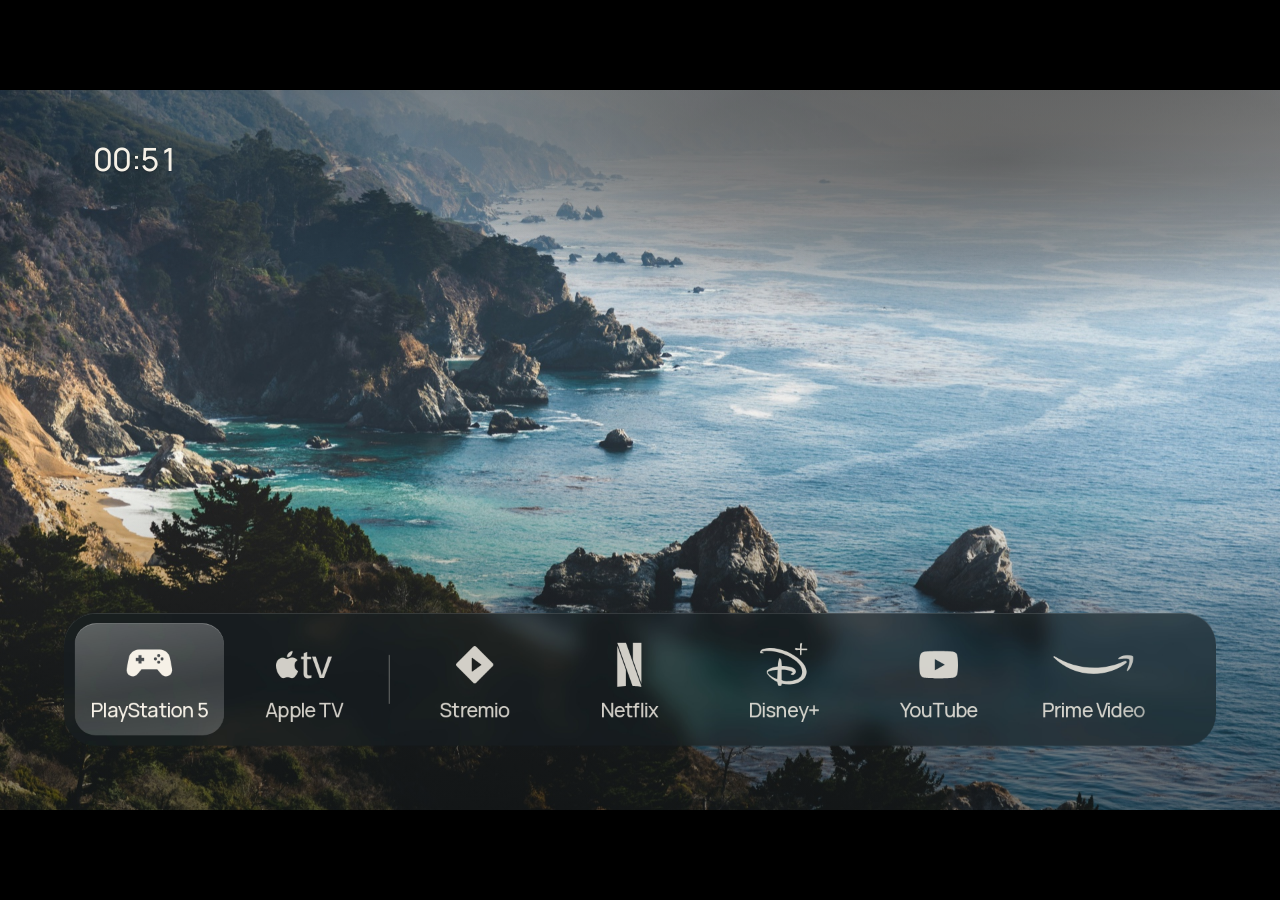
==== app/index.html @ 167aedc1 "CleanXiaomiFrame: CleanFrame's launcher on a Xiaomi Google TV Starts from CleanFrame 0.6.1 (Nathan C" ====
<!doctype html>
<html lang="es">
<head>
<meta charset="utf-8">
<meta name="viewport" content="width=device-width, initial-scale=1, minimum-scale=1, maximum-scale=1">
<title>CleanFrame</title>
<link rel="stylesheet" href="assets/fonts.css">
<link rel="stylesheet" href="assets/typefaces.css">
<link rel="stylesheet" href="assets/private-fonts.css">
<link rel="stylesheet" href="style.css">
</head>
<body>
      <main class="stage" id="stage" tabindex="0" aria-label="Pantalla de la TV, 1920 por 1080. Haz clic y usa las flechas, Enter para OK y Escape para Atrás.">
        <div class="scene" id="scene">
        <div class="bg" id="bg" aria-hidden="true">
          <img class="photo" id="photo" alt="">
          <div class="scrim"></div>
          <div class="shade"></div>
          <div class="ph-dim"></div>
          <div class="ph-scrim"></div>
          <div class="ph-col"></div>
          <div class="ut-dim ut-tr"></div><div class="ut-dim ut-br"></div>
        </div>

        <div class="home" id="home">
          <div class="caption" id="caption"></div>
          <nav class="utils" id="utils" aria-label="Controles del inicio"></nav>
          <div class="util-focus-label" id="utilFocusLabel" aria-hidden="true"></div>
          <div class="app-focus-name" id="appFocusName" aria-hidden="true"></div>
          <div class="ph-plate ut-lens" id="utLens" aria-hidden="true">
            <div class="ph-field" id="utField">
              <img class="ph-field-img" id="utFieldImg" alt="">
              <div class="scrim"></div><div class="shade"></div><div class="ph-dim"></div><div class="ph-scrim"></div><div class="ph-col"></div><div class="ut-dim ut-tr"></div><div class="ut-dim ut-br"></div>
            </div><div class="ph-veil"></div>
          </div>
          <div class="ph-plate ut-lens" id="utLensAlt" aria-hidden="true">
            <div class="ph-field" id="utFieldAlt">
              <img class="ph-field-img" id="utFieldImgAlt" alt="">
              <div class="scrim"></div><div class="shade"></div><div class="ph-dim"></div><div class="ph-scrim"></div><div class="ph-col"></div><div class="ut-dim ut-tr"></div><div class="ut-dim ut-br"></div>
            </div><div class="ph-veil"></div>
          </div>

          <div class="dock" id="dock">
            <div class="mat" aria-hidden="true"><img class="mat-img" id="matImg" alt=""><div class="mat-scrim" id="matScrim"></div><div class="mat-veil"></div></div>
            <div class="shelf" id="shelf"><div class="track" id="track"><div class="plate" id="plate"></div></div></div>
            <div class="dock-empty" id="dockEmpty"></div>
          </div>
          <div class="cue" id="cueL" aria-hidden="true"></div>
          <div class="cue" id="cueR" aria-hidden="true"></div>
          <div class="dock-action" id="dockAction" role="button"></div>

          <div class="ph-scene" id="phScene">
            <div class="ph-plate" id="phPlate" aria-hidden="true">
              <div class="ph-field" id="phField">
                <img class="ph-field-img" id="phFieldImg" alt="">
                <div class="shade"></div><div class="ph-dim"></div><div class="ph-scrim"></div><div class="ph-col"></div><div class="ut-dim ut-tr"></div><div class="ut-dim ut-br"></div>
              </div>
              <div class="ph-veil"></div>
            </div>
            <div class="ph-plate" id="phPlateAlt" aria-hidden="true">
              <div class="ph-field" id="phFieldAlt">
                <img class="ph-field-img" id="phFieldImgAlt" alt="">
                <div class="shade"></div><div class="ph-dim"></div><div class="ph-scrim"></div><div class="ph-col"></div><div class="ut-dim ut-tr"></div><div class="ut-dim ut-br"></div>
              </div>
              <div class="ph-veil"></div>
            </div>
            <div class="ph-list" id="phList"><div class="ph-rows" id="phRows"></div></div>
            <div class="ph-action" id="phAction" role="button"></div>
            <div class="ph-empty" id="phEmpty"></div>
          </div>

        </div>

        </div>
        <section class="appearance" id="appearance" hidden role="dialog" aria-labelledby="appearanceTitle">
          <div class="settings-back" id="appearanceBack"></div>
          <h2 class="settings-title" id="appearanceTitle"></h2>
          <div class="appearance-rows" id="appearanceRows"></div>
          <p class="appearance-desc" id="appearanceDesc"></p>
          <div class="settings-status" id="appearanceStatus" aria-live="polite"></div>
        </section>
        <div class="sheet" id="sheet" hidden>
          <img class="sheet-bg" id="sheetBg" alt="" aria-hidden="true">
          <div class="sheet-veil" aria-hidden="true"></div>
          <div class="view" id="sheetView" role="dialog" aria-modal="true"></div>
        </div>
        <div class="focus-status" id="focusStatus" aria-live="polite"></div>
      </main>
<script src="device.js"></script>
<script src="assets/icons/metrics.js"></script>
<script src="assets/wallpapers/catalog.js"></script>
<script src="assets/adaptive-ink.js"></script>
<script src="assets/font-catalog.js"></script>
<script src="main.js"></script>
</body>
</html>
---- app/assets/fonts.css ----
@font-face{font-family:Manrope;src:url(manrope.woff2) format("woff2");font-weight:400 700;font-display:swap}
---- app/assets/typefaces.css ----
/* Open Font License fonts. Source and licence details are in fonts/. */
@font-face{font-family:'Study Geist';font-style:normal;font-weight:300 400;src:url('fonts/geist/Geist-Variable.ttf') format('truetype');font-display:block;size-adjust:101.408451%;ascent-override:105.119444%;descent-override:29.583333%;line-gap-override:0%}
@font-face{font-family:'Study Newsreader';font-style:normal;font-weight:400;src:url('fonts/newsreader/Newsreader-Variable.ttf') format('truetype');font-display:block;size-adjust:107.462687%;ascent-override:99.197222%;descent-override:27.916667%;line-gap-override:0%}
---- app/assets/private-fonts.css ----
/* Personal Pangram fonts are added by the local preview and package tools.
   No proprietary font binaries are stored in the public source tree. */
---- app/style.css ----
/* CleanFrame Home. All photographic materials are generated before packaging. */
:root{
  --ink:#f4f4f1;
  --ease:cubic-bezier(.2,.7,.2,1);
  --t:180ms;
  --plate:linear-gradient(170deg,rgba(255,255,255,.30),rgba(255,255,255,.16) 58%,rgba(255,255,255,.22));
  --plate-edge:inset 0 1px 0 rgba(255,255,255,.34);
  --lift:linear-gradient(170deg,rgba(255,255,255,.44),rgba(255,255,255,.27) 58%,rgba(255,255,255,.34));
  --solid:#f3f3ef;
  --solid-ink:#141618;
  --warn:#ffd9a8
}
*{box-sizing:border-box;margin:0;padding:0}
html,body{min-height:100%}
body{font-family:Manrope,Arial,sans-serif;background:#e7e5df;color:#1c1c1a;-webkit-font-smoothing:antialiased;font-size:14px;line-height:1.45}
button{font:inherit;color:inherit;background:none;border:0;cursor:pointer;text-align:left}
[hidden]{display:none!important}

html,body{width:100%;height:100%;overflow:hidden;background:#000}

/* ---------- Stage ---------- */
.stage{position:absolute;left:0;top:0;width:1920px;height:1080px;overflow:hidden;transform-origin:0 0;background:#1d2a30;color:var(--ink);font-family:Manrope,Arial,sans-serif;font-size:32px;line-height:1.2;outline:0;-webkit-user-select:none;user-select:none;cursor:default}
.stage [data-z]{cursor:pointer}
.stage .ico{fill:none;stroke:currentColor;stroke-width:1.6;stroke-linecap:round;stroke-linejoin:round;flex:none}
.home{position:absolute;left:0;top:0;width:1920px;height:1080px}
.bg{position:absolute;left:0;top:0;width:1920px;height:1080px}
.photo{position:absolute;left:0;top:0;width:1920px;height:1080px;max-width:none;object-fit:cover;object-position:50% 50%}
.scrim{position:absolute;left:0;top:560px;width:1920px;height:520px;background:linear-gradient(to bottom,rgba(4,10,12,0),rgba(4,10,12,.42) 70%,rgba(4,10,12,.52))}
.shade{position:absolute;left:0;top:0;width:1920px;height:300px;background:linear-gradient(to bottom,rgba(4,10,12,.32),rgba(4,10,12,.14) 150px,rgba(4,10,12,0))}
.tone-light .shade{background:linear-gradient(to bottom,rgba(4,10,12,.42),rgba(4,10,12,.2) 160px,rgba(4,10,12,0))}
.ut-dim{position:absolute;left:0;top:0;width:1920px;height:1080px;display:none;background:radial-gradient(ellipse 640px 240px at 1620px 104px,rgba(10,8,6,.20),rgba(10,8,6,0));pointer-events:none}
.tone-light .ut-dim{background:radial-gradient(ellipse 640px 240px at 1620px 104px,rgba(10,8,6,.30),rgba(10,8,6,0))}
.bg-photo .ut-dim{display:block}
.bg-dark .bg,.bg-light .bg{display:none}
.is-sheet .home,.is-sheet .bg{visibility:hidden}

/* Caption: the clock, or the name of the mode Home is in */
.caption{position:absolute;left:140px;top:72px;display:flex;flex-direction:column;gap:4px;max-width:1040px}
.clock,.cap-title{font-size:48px;line-height:64px;font-weight:500;letter-spacing:-1.5px;white-space:nowrap;text-shadow:0 1px 3px rgba(0,0,0,.22)}
.clock{font-variant-numeric:tabular-nums}
.cap-line{max-width:100%;font-size:30px;line-height:40px;font-weight:500;letter-spacing:-.2px;color:rgba(255,255,255,.88);text-shadow:0 1px 2px rgba(0,0,0,.3);white-space:nowrap;overflow:hidden;text-overflow:ellipsis}
.warn{display:inline-flex;gap:12px;align-items:flex-start;color:var(--warn)}
.warn .ico{width:30px;height:30px;margin-top:5px}
.error-chip{padding:6px 14px;color:var(--warn);white-space:nowrap}
.full-name{max-width:1000px}
/* Base controls also serve wallpaper preview. Quiet Home utilities override them below. */
.utils{position:absolute;right:112px;top:72px;display:flex;gap:8px;align-items:center}
.u{height:64px;padding:0 26px 0 20px;border-radius:32px;display:inline-flex;align-items:center;gap:12px;font-size:30px;font-weight:500;letter-spacing:-.3px;white-space:nowrap;color:var(--mute);background:none;text-shadow:0 1px 2px rgba(0,0,0,.32);transition:background-color 140ms linear,color 140ms linear}
.u .ico{width:32px;height:32px}
.l-dock .u,.l-list .u{max-width:600px}
.l-dock .u-label,.l-list .u-label{overflow:hidden;text-overflow:ellipsis}
.u.is-focus{background:var(--solid);color:var(--solid-ink);text-shadow:none}
.u.is-idle{color:var(--faint)}
.u.is-idle.is-focus{color:var(--solid-mute)}
.u small{font-size:inherit;font-weight:500}
.wall-keep{font-size:30px;font-weight:500;color:var(--mute);margin-right:8px;padding:12px 18px;text-shadow:0 1px 2px rgba(0,0,0,.32);white-space:nowrap}

/* The rightmost icon box ends at 1780; SVG paths retain their native optical padding.
   Editing actions use labels in both comparison styles. Neither style has a backing. */
.quiet-utils{right:122.1px;gap:20px;z-index:3}
.quiet-utils .u{position:relative;height:64px;padding:0 14px;border-radius:0;gap:10px;font-size:28px;line-height:36px;letter-spacing:-.2px;color:#f6f1e7;background:none;box-shadow:none;outline:none;opacity:.66;text-shadow:0 1px 2px rgba(14,10,6,.40),0 2px 8px rgba(14,10,6,.24);transition:opacity 140ms linear}
.quiet-utils .u-label{min-width:0}
.quiet-utils .u .ico{width:32px;height:32px;stroke-width:1.8;transform-origin:50% 50%;transition:transform 140ms var(--ease)}
.quiet-utils .ut-underlay{stroke:rgba(14,10,6,.38);stroke-width:3.2}
.tone-light .quiet-utils .ut-underlay{stroke:rgba(14,10,6,.48)}
.quiet-utils.is-awake .u{opacity:var(--u-peer)}
.quiet-utils .u.is-focus{opacity:1;color:#f6f1e7;background:none;text-shadow:0 1px 2px rgba(14,10,6,.40),0 2px 8px rgba(14,10,6,.24)}
.quiet-utils .u.is-idle{opacity:.40;color:#f6f1e7}
.quiet-utils .u.is-idle.is-focus{opacity:.62}
.quiet-utils.is-icons{gap:16px}
.quiet-utils.is-icons .u{width:64px;padding:0;justify-content:center}
.quiet-utils.is-icons .u .ico{width:36px;height:36px}
.quiet-utils.is-icons .u-label{display:none}
.util-focus-label{position:absolute;z-index:3;left:0;top:140px;height:36px;font-size:28px;line-height:36px;font-weight:500;letter-spacing:-.2px;color:#f6f1e7;text-align:center;white-space:nowrap;opacity:0;text-shadow:0 1px 2px rgba(14,10,6,.40),0 2px 8px rgba(14,10,6,.24);pointer-events:none;transition:opacity 120ms linear}
.util-focus-label.is-on{opacity:1}

/* ---------- Glass Dock ---------- */
.dock{position:absolute;left:208px;top:676px;width:1504px;height:232px}
.mat{position:absolute;left:0;top:0;right:0;bottom:0;border-radius:48px;overflow:hidden;transform:translateZ(0)}
.mat-img{position:absolute;left:0;top:0;width:1920px;height:1080px;max-width:none;object-fit:cover;object-position:50% 50%}
.mat-scrim{position:absolute;left:0;top:0;width:1920px;height:520px;background:linear-gradient(to bottom,rgba(4,10,12,0),rgba(4,10,12,.42) 70%,rgba(4,10,12,.52))}
.mat-veil{position:absolute;left:0;top:0;right:0;bottom:0;background:rgba(8,14,18,.16)}
.tone-light .mat-veil{background:rgba(8,14,18,.27)}
.registered-material .mat-scrim,.registered-material .mat-veil{display:none}
.m-frost .mat-scrim{display:none}
.m-frost .mat-veil{background:rgba(12,10,8,var(--fv,.12))}
.fv-2{--fv:.20}
.fv-3{--fv:.30}
.fv-4{--fv:.36}
.fv-5{--fv:.44}
.m-tint .mat-veil{background:rgba(8,14,18,.3)}
.tone-light.m-tint .mat-veil{background:rgba(8,14,18,.38)}
/* One edge: a top hairline that follows the radius. No lower highlight, no outer shadow. */
.mat::after{content:"";position:absolute;left:0;top:0;right:0;bottom:0;border-radius:48px;box-shadow:inset 0 1px 0 rgba(255,255,255,.24);pointer-events:none}
.shelf{position:absolute;left:16px;top:0;bottom:0;width:1472px;overflow:hidden}
.shelf.fade-r{-webkit-mask-image:linear-gradient(to right,#000 calc(100% - 132px),rgba(0,0,0,.2));mask-image:linear-gradient(to right,#000 calc(100% - 132px),rgba(0,0,0,.2))}
.shelf.fade-l{-webkit-mask-image:linear-gradient(to left,#000 calc(100% - 132px),rgba(0,0,0,.2));mask-image:linear-gradient(to left,#000 calc(100% - 132px),rgba(0,0,0,.2))}
.shelf.fade-l.fade-r{-webkit-mask-image:linear-gradient(to right,rgba(0,0,0,.2),#000 132px,#000 calc(100% - 132px),rgba(0,0,0,.2));mask-image:linear-gradient(to right,rgba(0,0,0,.2),#000 132px,#000 calc(100% - 132px),rgba(0,0,0,.2))}
.track{position:absolute;left:0;top:0;height:232px;transition:transform var(--t) var(--ease);will-change:transform}
.plate{position:absolute;left:0;top:16px;width:288px;height:200px;border-radius:32px;opacity:0;transition:transform var(--t) var(--ease),opacity 120ms linear;will-change:transform}
.plate.on-focus{opacity:1;background:var(--plate);box-shadow:var(--plate-edge)}
.plate.on-sel{opacity:1;background:rgba(255,255,255,.11)}
.plate.on-lift{opacity:1;background:var(--lift);box-shadow:var(--plate-edge)}
.m-frost .dock .plate.on-focus{background:linear-gradient(170deg,rgba(255,255,255,.26),rgba(255,255,255,.08) 58%,rgba(255,255,255,.10))}
.m-frost .dock .plate.on-lift{background:linear-gradient(170deg,rgba(255,255,255,.34),rgba(255,255,255,.14) 58%,rgba(255,255,255,.16))}
.bg-photo.db-quiet.m-frost .dock .plate.on-focus{background:linear-gradient(170deg,rgba(255,255,255,.24),rgba(255,255,255,0) 52%,rgba(12,10,8,.08))}
.bg-photo.db-quiet.m-soft .dock .plate.on-focus,.bg-photo.db-quiet.m-tint .dock .plate.on-focus{background:linear-gradient(170deg,rgba(255,255,255,.30),rgba(255,255,255,.10) 52%,rgba(255,255,255,.08))}
.tile{position:absolute;left:0;top:16px;width:288px;height:200px;border-radius:32px;transition:transform var(--t) var(--ease)}
.tile.is-outside-icon{opacity:0;pointer-events:none}
.at-arrange .tile:not(.is-focus):not(.is-lifted){background:rgba(255,255,255,.08)}
.mark{position:relative;display:block;flex:none}
.mark img,.mark .mk{position:absolute;max-width:none}.mark .mk{display:block;background:currentColor;-webkit-mask-size:100% 100%;mask-size:100% 100%;-webkit-mask-repeat:no-repeat;mask-repeat:no-repeat}.mark.is-bad>*{visibility:hidden}
.monogram{display:flex;align-items:center;justify-content:center;font-weight:600;letter-spacing:0;color:inherit}
.monogram span{position:relative;width:1.65em;height:1.65em;display:flex;align-items:center;justify-content:center;border-radius:.4em}.monogram span::after{content:"";position:absolute;inset:0;border:2px solid currentColor;border-radius:inherit;opacity:.38}
.native-icon img{position:absolute;inset:0;width:100%;height:100%;object-fit:contain}
.native-icon.has-native-icon>span{visibility:hidden}
.tile .mark{position:absolute;left:calc((var(--tile-w, 288px) - 120px) / 2);top:26px;opacity:.84;transition:opacity 160ms linear,transform var(--t) var(--ease)}
.tile .label{position:absolute;left:4px;right:4px;top:128px;text-align:center;font-size:36px;line-height:44px;letter-spacing:-.8px;font-weight:500;white-space:nowrap;overflow:hidden;text-overflow:ellipsis;opacity:.84;transition:opacity 160ms linear}
.tile .t-name{position:absolute;left:12px;right:12px;top:72px;text-align:center;font-size:40px;line-height:56px;letter-spacing:-1px;font-weight:600;white-space:nowrap;overflow:hidden;opacity:.84;transition:opacity 160ms linear}
.tile.is-focus .mark,.tile.is-focus .label,.tile.is-focus .t-name,.tile.is-lifted .mark,.tile.is-lifted .label,.tile.is-lifted .t-name{opacity:1}
.tile.is-focus .mark,.tile.is-lifted .mark{transform:translateY(-3px) scale(1.04)}
.tile.is-sel .mark,.tile.is-sel .label,.tile.is-sel .t-name{opacity:.94}
.tile.k-ph .mark,.tile.k-ph .label,.tile.k-ph.is-focus .mark,.tile.k-ph.is-focus .label{opacity:.5;transform:none}
.tile .add{position:absolute;left:116px;top:40px;width:56px;height:56px;opacity:.84}
.tile .add .ico{width:56px;height:56px;stroke-width:1.4}
.tile.is-focus .add{opacity:1}
.tile.is-full .add,.tile.is-full .label{opacity:.5}
.tile.is-full.is-focus .add,.tile.is-full.is-focus .label{opacity:.8}
.nudge{position:absolute;top:76px;width:32px;height:48px;opacity:0;transition:opacity 120ms linear}
.nudge .ico{width:32px;height:48px;stroke-width:2}
.nudge-l{left:8px}
.nudge-r{right:8px}
.is-lifted .nudge{opacity:.9}
.is-lifted.no-l .nudge-l,.is-lifted.no-r .nudge-r{opacity:0}
.tile.is-press .mark{animation:press 300ms var(--ease)}
@keyframes press{0%{transform:translateY(-3px) scale(1.04)}40%{transform:translateY(0) scale(.94)}100%{transform:translateY(-3px) scale(1.04)}}
.dock.is-empty .shelf{display:none}
.dock-empty{position:absolute;left:0;top:0;right:0;bottom:0;display:none;flex-direction:column;align-items:center;justify-content:center;gap:20px}
.dock.is-empty .dock-empty{display:flex}
.dock-empty p{font-size:36px;font-weight:500;letter-spacing:-.6px}
.cue{position:absolute;top:768px;left:0;width:48px;height:48px;border-radius:24px;background:rgba(8,14,18,.28);color:#fff;display:flex;align-items:center;justify-content:center;opacity:0;transition:opacity 160ms linear;pointer-events:none}
.cue.is-on{opacity:.8}
.cue .ico{width:30px;height:30px;stroke-width:2}
.dock-action{position:absolute;left:0;top:932px;width:288px;height:64px;border-radius:32px;display:flex;align-items:center;justify-content:center;font-size:30px;font-weight:500;letter-spacing:-.3px;white-space:nowrap;color:var(--mute);background:none;opacity:0;pointer-events:none;transition:transform var(--t) var(--ease),opacity 120ms linear,background-color 120ms linear}
.dock-action.is-on{opacity:1;pointer-events:auto}
.dock-action.is-focus{background:var(--solid);color:var(--solid-ink)}
.dock-action>span{display:block;max-width:100%;padding:0 20px;overflow:hidden;text-overflow:ellipsis}
.l-list .dock,.l-list .cue,.l-list .dock-action{display:none}

/* Shared whole-row cues for the app library and two-column editor. */
.row-cue{position:absolute;width:40px;height:40px;display:none;align-items:center;justify-content:center;color:var(--mute);pointer-events:none}
.row-cue .ico{width:40px;height:40px;stroke-width:1.8}
.row-cue.is-on{display:flex}

/* ---------- Photo List ---------- */
.l-list{--ph-ink:var(--ink)}
.ph-dim,.ph-scrim,.ph-col,.ph-scene{display:none}
.l-list .bg>.scrim{display:none}
.bg-photo.l-list .ph-dim,.bg-photo.l-list .ph-scrim,.bg-photo.l-list .ph-col{display:block}
.ph-dim{position:absolute;left:0;top:0;width:1920px;height:1080px;background:linear-gradient(to right,rgba(10,8,6,.26) 0,rgba(10,8,6,.16) 960px,rgba(10,8,6,.08) 1920px)}
.tone-light .ph-dim{background:linear-gradient(to right,rgba(10,8,6,.34) 0,rgba(10,8,6,.24) 960px,rgba(10,8,6,.14) 1920px)}
.ph-scrim{position:absolute;left:0;top:600px;width:1920px;height:480px;background:linear-gradient(to bottom,rgba(10,8,6,0),rgba(10,8,6,.26) 55%,rgba(10,8,6,.4))}
.ph-col{position:absolute;left:0;top:160px;width:1040px;height:820px;background:linear-gradient(to right,rgba(10,8,6,.18) 0,rgba(10,8,6,.18) 600px,rgba(10,8,6,0) 1040px);-webkit-mask-image:linear-gradient(to bottom,transparent 0,#000 120px,#000 700px,transparent 820px);mask-image:linear-gradient(to bottom,transparent 0,#000 120px,#000 700px,transparent 820px)}
.tone-light .ph-col{background:linear-gradient(to right,rgba(10,8,6,.28) 0,rgba(10,8,6,.28) 600px,rgba(10,8,6,0) 1040px)}
.bg-photo.lc-2 .ph-col{background:linear-gradient(to right,rgba(10,8,6,.28) 0,rgba(10,8,6,.28) 600px,rgba(10,8,6,0) 1040px)}
.bg-photo.lc-3 .ph-col{background:linear-gradient(to right,rgba(10,8,6,.32) 0,rgba(10,8,6,.32) 600px,rgba(10,8,6,0) 1040px)}
.ph-scene{position:absolute;left:0;top:0;width:1920px;height:1080px;pointer-events:none}
.l-list .ph-scene{display:block}
.ph-list{position:absolute;z-index:2;left:112px;top:72px;width:1200px;height:944px;overflow:hidden;pointer-events:auto;-webkit-mask-image:linear-gradient(to bottom,rgba(0,0,0,0.0000) 0px,rgba(0,0,0,0.0156) 20.5px,rgba(0,0,0,0.0625) 41px,rgba(0,0,0,0.1406) 61.5px,rgba(0,0,0,0.2500) 82px,rgba(0,0,0,0.3906) 102.5px,rgba(0,0,0,0.5625) 123px,rgba(0,0,0,0.7656) 143.5px,rgba(0,0,0,1.0000) 164px,#000 788px,rgba(0,0,0,0.7656) 807.5px,rgba(0,0,0,0.5625) 827px,rgba(0,0,0,0.3906) 846.5px,rgba(0,0,0,0.2500) 866px,rgba(0,0,0,0.1406) 885.5px,rgba(0,0,0,0.0625) 905px,rgba(0,0,0,0.0156) 924.5px,rgba(0,0,0,0.0000) 944px);mask-image:linear-gradient(to bottom,rgba(0,0,0,0.0000) 0px,rgba(0,0,0,0.0156) 20.5px,rgba(0,0,0,0.0625) 41px,rgba(0,0,0,0.1406) 61.5px,rgba(0,0,0,0.2500) 82px,rgba(0,0,0,0.3906) 102.5px,rgba(0,0,0,0.5625) 123px,rgba(0,0,0,0.7656) 143.5px,rgba(0,0,0,1.0000) 164px,#000 788px,rgba(0,0,0,0.7656) 807.5px,rgba(0,0,0,0.5625) 827px,rgba(0,0,0,0.3906) 846.5px,rgba(0,0,0,0.2500) 866px,rgba(0,0,0,0.1406) 885.5px,rgba(0,0,0,0.0625) 905px,rgba(0,0,0,0.0156) 924.5px,rgba(0,0,0,0.0000) 944px)}
.ph-rows{position:absolute;left:0;top:0;width:1200px;transition:transform var(--t) var(--ease);will-change:transform}
.ph-row{position:absolute;left:0;top:0;width:1200px;height:128px;transition:transform var(--t) var(--ease)}
.ph-group{position:absolute;left:0;top:0;width:100%;height:100%;opacity:.8;transform-origin:28px 64px;transition:opacity 160ms linear,transform var(--t) var(--ease)}
.ph-group .mark{position:absolute;left:28px;top:32px}
.ph-name{position:absolute;left:128px;top:10px;max-width:992px;font-size:88px;line-height:104px;font-weight:600;letter-spacing:-1.8px;color:var(--ph-ink);white-space:nowrap;overflow:hidden;text-overflow:ellipsis;text-shadow:0 1px 2px rgba(14,10,6,.32),0 3px 14px rgba(14,10,6,.24)}
.f-glass .ph-row.is-focus .ph-group,.f-glass .ph-row.is-sel .ph-group{opacity:1}
.f-glass .ph-row.is-focus .ph-name,.ph-row.is-lifted .ph-name{text-shadow:0 1px 2px rgba(14,10,6,.22)}
.f-type .ph-group{opacity:.62}
.f-type .ph-row.is-focus .ph-group{opacity:1;transform:scale(1.05)}
.f-type .ph-row.is-focus .ph-name{text-shadow:0 1px 2px rgba(14,10,6,.36),0 4px 18px rgba(14,10,6,.3)}
.f-type .ph-row.is-sel .ph-group{opacity:.78;transform:none}
.f-glass .ph-row.k-ph .ph-group,.f-type .ph-row.k-ph .ph-group{opacity:.5}
.f-glass .ph-row.is-lifted .ph-group,.f-type .ph-row.is-lifted .ph-group{opacity:1;transform:none}
.bg-photo .ph-group,.bg-photo.f-type .ph-group{opacity:.84}
.bg-photo.f-type .ph-row.is-sel .ph-group{opacity:.92}
.bg-photo.f-type .ph-row.is-focus .ph-group,.bg-photo.f-type .ph-row.is-lifted .ph-group{opacity:1}
.bg-photo.f-type .ph-row.k-ph .ph-group{opacity:.5}
.ph-plate{position:absolute;z-index:1;left:112px;top:0;width:360px;height:134px;border-radius:38px;overflow:hidden;opacity:0;transition:opacity 160ms linear}
.ph-plate.on-focus,.ph-plate.on-lift{opacity:1}
.ph-plate.on-sel{opacity:.5}
.ph-plate.is-outgoing{opacity:0}
.ph-plate.is-preparing{opacity:0!important;transition:none!important}
.ph-field{position:absolute;left:0;top:0;width:1920px;height:1080px;transform:translate3d(-112px,0,0)}
.ph-field-img{position:absolute;left:0;top:0;width:1920px;height:1080px;max-width:none;object-fit:cover;object-position:50% 50%}
.ph-veil{position:absolute;left:0;top:0;right:0;bottom:0;background:rgba(12,10,8,.12)}
.tone-light .ph-veil{background:rgba(12,10,8,.2)}
.ph-plate::after{content:"";position:absolute;left:0;top:0;right:0;bottom:0;border-radius:inherit;box-shadow:inset 0 1px 0 rgba(255,250,240,.24);opacity:0;pointer-events:none}
.ph-plate.on-focus::after,.ph-plate.on-lift::after{opacity:1}
.ph-plate.on-lift .ph-veil{background:var(--lift)}
.m-tint .ph-plate{background:none}
.m-tint .ph-veil{background:linear-gradient(180deg,rgba(14,12,10,.30),rgba(14,12,10,.40))}
.m-tint .ph-plate.on-lift .ph-veil{background:linear-gradient(180deg,rgba(14,12,10,.52),rgba(14,12,10,.62))}
.m-tint .ph-plate::after,.m-tint .mat::after{box-shadow:inset 0 1px 0 rgba(255,252,246,.30),inset 0 0 0 1px rgba(255,252,246,.12),inset 0 0 20px rgba(255,252,246,.06)}
.m-tint .ph-plate::before,.m-tint .mat::before{content:"";position:absolute;z-index:1;inset:0;border-radius:inherit;background:radial-gradient(120% 90% at 22% 0%,rgba(255,252,246,.16),rgba(255,252,246,0) 55%);pointer-events:none}
.ph-list.is-compact{top:72px;height:944px;-webkit-mask-image:linear-gradient(to bottom,rgba(0,0,0,0.0000) 0px,rgba(0,0,0,0.0156) 10px,rgba(0,0,0,0.0625) 20px,rgba(0,0,0,0.1406) 30px,rgba(0,0,0,0.2500) 40px,rgba(0,0,0,0.3906) 50px,rgba(0,0,0,0.5625) 60px,rgba(0,0,0,0.7656) 70px,rgba(0,0,0,1.0000) 80px,#000 856px,rgba(0,0,0,0.7656) 867px,rgba(0,0,0,0.5625) 878px,rgba(0,0,0,0.3906) 889px,rgba(0,0,0,0.2500) 900px,rgba(0,0,0,0.1406) 911px,rgba(0,0,0,0.0625) 922px,rgba(0,0,0,0.0156) 933px,rgba(0,0,0,0.0000) 944px);mask-image:linear-gradient(to bottom,rgba(0,0,0,0.0000) 0px,rgba(0,0,0,0.0156) 10px,rgba(0,0,0,0.0625) 20px,rgba(0,0,0,0.1406) 30px,rgba(0,0,0,0.2500) 40px,rgba(0,0,0,0.3906) 50px,rgba(0,0,0,0.5625) 60px,rgba(0,0,0,0.7656) 70px,rgba(0,0,0,1.0000) 80px,#000 856px,rgba(0,0,0,0.7656) 867px,rgba(0,0,0,0.5625) 878px,rgba(0,0,0,0.3906) 889px,rgba(0,0,0,0.2500) 900px,rgba(0,0,0,0.1406) 911px,rgba(0,0,0,0.0625) 922px,rgba(0,0,0,0.0156) 933px,rgba(0,0,0,0.0000) 944px)}
.ph-list.is-compact .ph-group{transform-origin:28px 44px}
.at-arrange #phScene>.ph-plate{border-radius:28px}
.ph-list.is-compact .ph-name{left:100px;max-width:640px;line-height:64px}
.ph-list.is-compact .ph-group .mark{top:22px}
.ph-list.is-compact .ph-row::before{content:"";position:absolute;left:0;right:0;top:2px;height:88px;border-radius:28px;background:rgba(255,250,240,.05)}
.f-glass .ph-list.is-compact .ph-row.is-focus::before,.ph-list.is-compact .ph-row.is-lifted::before{opacity:0}
.f-type .ph-row.is-lifted .ph-name{text-shadow:0 1px 2px rgba(14,10,6,.22)}
.ph-move{position:absolute;right:12px;width:28px;height:28px;display:none;color:var(--ph-ink)}
.ph-move-up{top:8px}
.ph-move-down{top:44px}
.ph-move .ico{width:28px;height:28px;stroke-width:1.8}
.ph-row.is-lifted .ph-move{display:block}
.ph-row.no-up .ph-move-up,.ph-row.no-down .ph-move-down{display:none}
.ph-action{position:absolute;z-index:3;left:0;top:0;width:288px;height:64px;display:flex;align-items:center;justify-content:center;border-radius:32px;background:none;color:var(--mute);font-size:30px;line-height:36px;font-weight:500;letter-spacing:-.3px;white-space:nowrap;opacity:0;pointer-events:none;transition:transform var(--t) var(--ease),opacity 160ms linear}
.ph-action.is-on{opacity:1;pointer-events:auto}
.ph-action.is-focus{background:var(--solid);color:var(--solid-ink)}
.ph-action>span{display:block;max-width:100%;padding:0 20px;overflow:hidden;text-overflow:ellipsis}
.ph-empty{position:absolute;left:140px;top:220px;display:none;color:var(--ph-ink)}
.ph-empty.is-on{display:block;pointer-events:auto}
.ph-empty p{font-size:64px;line-height:88px;font-weight:600;letter-spacing:-1.8px;margin-bottom:28px}
.ph-ghost{z-index:4;opacity:0;animation:ph-out 160ms linear both}
.ph-ghost,.ph-ghost *{pointer-events:none!important}
.ph-incoming{animation:ph-in 160ms linear both}
@keyframes ph-out{from{opacity:1}to{opacity:0}}
@keyframes ph-in{from{opacity:0}to{opacity:1}}

/* ---------- Sheets: one matte layer. Home is hidden behind it: no glass on glass. ---------- */
.sheet{position:absolute;left:0;top:0;width:1920px;height:1080px;background:#0f1416}
.bg-dark .sheet,.bg-light .sheet{background:var(--ground)}
.bg-dark .sheet-bg,.bg-light .sheet-bg,.bg-dark .sheet-veil,.bg-light .sheet-veil{display:none}
.at-appearance .sheet,.at-wallpaper .sheet{z-index:1}
.bg-photo.m-tint .sheet{--plate:rgba(14,12,10,.42);--lift:rgba(14,12,10,.62);--plate-edge:none}
.sheet-bg{position:absolute;left:0;top:0;width:1920px;height:1080px;max-width:none;object-fit:cover}
.sheet-veil{position:absolute;left:0;top:0;width:1920px;height:1080px;background:rgba(8,12,14,.42)}
.view{position:absolute;left:0;top:0;width:1920px;height:1080px}
.s-title{position:absolute;left:140px;top:72px;font-size:56px;line-height:64px;font-weight:500;letter-spacing:-1.6px;white-space:nowrap}
.s-sub{position:absolute;left:140px;top:148px;max-width:1080px;font-size:30px;line-height:40px;font-weight:500;letter-spacing:-.2px;color:var(--mute)}
.s-head{position:absolute;right:112px;top:72px;display:flex;gap:12px}
.s-label{position:absolute;left:140px;font-size:30px;line-height:40px;font-weight:600;letter-spacing:-.2px;color:var(--faint)}
.btn{height:64px;padding:0 30px 0 24px;border-radius:32px;display:inline-flex;align-items:center;gap:12px;font-size:30px;font-weight:500;letter-spacing:-.3px;white-space:nowrap;color:var(--mute);background:none;transition:background-color 140ms linear,color 140ms linear}
.btn .ico{width:30px;height:30px}
.s-head .btn{max-width:660px}
.s-head .btn>span{overflow:hidden;text-overflow:ellipsis}
.btn.is-focus{background:var(--solid);color:var(--solid-ink)}
.btn.is-idle{color:var(--faint)}
.btn.is-idle.is-focus{color:var(--solid-mute)}

.s-count,.cap-count{display:inline;font-size:24px;line-height:40px;font-weight:500;letter-spacing:0;color:var(--faint);margin-left:20px;font-variant-numeric:tabular-nums}

/* All apps */
.grid-view{position:absolute;left:112px;top:232px;width:1696px;height:720px;overflow:hidden}
.grid-view.is-manage{top:496px;height:480px}
.grid-before,.grid-after{left:940px}
.grid-before{top:192px}
.grid-before.is-manage{top:452px}
.grid-after{top:976px}
.grid-in{position:absolute;left:0;top:0;width:1696px;transition:transform 220ms var(--ease);will-change:transform}
.gt{position:absolute;left:0;top:0;width:320px;height:216px;border-radius:32px;transition:background-color 140ms linear}
.gt.is-focus{background:var(--plate);box-shadow:var(--plate-edge)}
.gt .mark{position:absolute;left:100px;top:30px;opacity:.88;transition:opacity 160ms linear,transform var(--t) var(--ease)}
.gt.is-focus .mark{opacity:1;transform:translateY(-3px) scale(1.04)}
.gt .label{position:absolute;left:12px;right:12px;top:114px;text-align:center;font-size:34px;line-height:44px;font-weight:500;letter-spacing:-.6px;white-space:nowrap;overflow:hidden;text-overflow:ellipsis}
.gt .t-name{position:absolute;left:12px;right:12px;top:56px;text-align:center;font-size:40px;line-height:56px;font-weight:600;letter-spacing:-1px;white-space:nowrap;overflow:hidden}
.gt .state{position:absolute;left:8px;right:8px;top:164px;height:36px;display:flex;justify-content:center;align-items:center;gap:8px;font-size:28px;line-height:36px;font-weight:500;color:var(--mute);white-space:nowrap}
.gt.is-focus .state{color:var(--ink)}
.badge{width:26px;height:26px;flex:none;color:var(--ink)}
.badge-tick{stroke:var(--knock)}
.badge.is-off{color:var(--faint)}
.verb{height:40px;display:inline-flex;align-items:center;color:var(--ink);font-weight:600}
.verb.is-off{color:var(--warn)}
.strip-label{top:216px}
.strip{position:absolute;left:112px;top:260px;width:1696px;height:136px}
.sc{position:absolute;left:0;top:8px;width:176px;height:120px;border-radius:24px;transition:transform var(--t) var(--ease),background-color 140ms linear}
.sc .mark{position:absolute;left:40px;top:32px;opacity:.88}
.sc .t-name{position:absolute;left:8px;right:8px;top:0;bottom:0;display:flex;align-items:center;justify-content:center;text-align:center;font-size:28px;line-height:32px;font-weight:600;letter-spacing:-.4px}
.sc.is-focus{background:var(--plate);box-shadow:var(--plate-edge)}
.sc.is-focus .mark,.sc.is-lifted .mark{opacity:1}
.sc.is-lifted{background:var(--lift);box-shadow:var(--plate-edge)}
.sc .nudge{top:36px;width:24px}
.sc .nudge .ico{width:24px}
.sc .nudge-l{left:4px}
.sc .nudge-r{right:4px}
.strip-empty{position:absolute;left:28px;top:8px;line-height:120px;font-size:30px;font-weight:500;color:var(--mute)}
.strip-cap{position:absolute;left:140px;top:404px;font-size:30px;line-height:40px;font-weight:500;color:var(--mute);white-space:nowrap}
.grid-label{top:452px}

/* Panel content uses an inner group so Type focus does not move the layout box. */
/* All apps (remote Apps button): Launchpad-style grid, six across, four rows in view */
.grid-view.is-launchpad{top:80px;height:960px}
.grid-before.is-launchpad{top:32px}
.grid-after.is-launchpad{top:1036px}
.is-launchpad .gt{width:266px;height:224px}
.is-launchpad .lp-icon{position:absolute;left:69px;top:28px;width:128px;height:128px;border-radius:30px;overflow:hidden;display:flex;align-items:center;justify-content:center;background:rgba(246,241,231,.14);transition:transform var(--t) var(--ease)}
.is-launchpad .lp-icon.is-native{background:none}
.is-launchpad .lp-icon img{display:block;width:128px;height:128px}
.is-launchpad .gt .lp-icon .mark{position:relative;left:0;top:0;opacity:1}
.is-launchpad .gt.is-focus .lp-icon{transform:scale(1.08)}
.is-launchpad .gt .label{top:170px;font-size:30px;line-height:40px}
.is-launchpad .lp-label{position:absolute;left:24px;top:0;height:56px;line-height:56px;font-size:30px;font-weight:500;letter-spacing:-.3px;color:var(--mute);white-space:nowrap}
.gt .panel-content,.sc .panel-content{position:absolute;inset:0;transform-origin:50% 50%;transition:transform var(--t) var(--ease)}
.er-name .panel-content,.eo .panel-content{display:flex;align-items:center;gap:20px;min-width:0;flex:1;height:100%;transform-origin:0 50%;transition:transform var(--t) var(--ease)}
.er-name .er-text{min-width:0}
.f-type .sheet .gt,.f-type .sheet .er-name,.f-type .sheet .eo,.f-type .sheet .sc{background:none;box-shadow:none;opacity:.70;transition:opacity 160ms linear,transform var(--t) var(--ease)}
.f-type .sheet .gt.is-focus,.f-type .sheet .er-name.is-focus,.f-type .sheet .eo.is-focus,.f-type .sheet .sc.is-focus,.f-type .sheet .sc.is-lifted,.f-type .sheet .er.is-lifted .er-name{background:none;box-shadow:none;opacity:1}
.f-type .sheet .gt .mark,.f-type .sheet .sc .mark{opacity:1;transform:none}
.f-type .sheet .gt.is-focus .panel-content,.f-type .sheet .sc.is-focus .panel-content{transform:scale(1.05)}
.f-type .sheet .er-name.is-focus .panel-content,.f-type .sheet .eo.is-focus .panel-content{transform:scale(1.03)}
.f-type .sheet .sc.is-lifted .panel-content,.f-type .sheet .er.is-lifted .panel-content{transform:none}

/* Settings overview: each group carries one short, committed summary. */
.settings-overview{position:absolute;left:112px;top:212px;width:1056px}
.settings-group{width:100%;height:112px;padding:12px 32px 12px 28px;border-radius:20px;display:flex;align-items:center;justify-content:space-between;gap:32px;color:var(--ink);transition:background-color 140ms linear,color 140ms linear}
.settings-group+.settings-group{margin-top:8px}
.settings-group-copy{min-width:0;display:flex;flex-direction:column;gap:4px}
.settings-group-name{font-size:40px;line-height:48px;font-weight:500;letter-spacing:-.6px}
.settings-group-value{font-size:26px;line-height:34px;color:var(--mute);white-space:nowrap}
.settings-group>.ico{width:30px;height:30px;color:var(--mute)}
.settings-group.is-focus{background:var(--solid);color:var(--solid-ink)}
.settings-group.is-focus .settings-group-value,.settings-group.is-focus>.ico{color:var(--solid-mute)}
.settings-overview-hint{position:absolute;left:140px;top:968px;display:flex;align-items:center;gap:16px;font-size:26px;line-height:36px;color:var(--mute)}
.remote-key{display:inline-flex;align-items:center;justify-content:center;min-width:48px;height:34px;padding:0 10px;border:1.5px solid currentColor;border-radius:17px;font-size:21px;line-height:28px;font-weight:600;letter-spacing:0}
.lay-note{position:absolute;left:140px;top:608px;max-width:1040px;font-size:30px;line-height:42px;font-weight:500;color:var(--mute)}

/* B: two-zone Home editor */
.z-home,.z-other{top:216px}
.z-other{left:1068px}
.ed-home{position:absolute;left:112px;top:264px;width:880px;height:752px}
.er{position:absolute;left:0;top:0;width:880px;height:72px;display:flex;gap:8px;transition:transform var(--t) var(--ease)}
.er-name{flex:1;min-width:0;display:flex;align-items:center;gap:20px;padding:0 24px 0 16px;border-radius:24px;font-size:34px;font-weight:500;letter-spacing:-.5px;white-space:nowrap;transition:background-color 140ms linear}
.er-num{width:36px;text-align:right;font-size:28px;color:var(--mute);font-variant-numeric:tabular-nums}
.er-name.is-focus .er-num,.er.is-lifted .er-num{color:var(--ink)}
.er-text{overflow:hidden;text-overflow:ellipsis}
.er-move{margin-left:auto;width:36px;height:36px;opacity:0}
.er-move .ico{width:36px;height:36px;stroke-width:1.8}
.er-name.is-focus{background:var(--plate);box-shadow:var(--plate-edge)}
.er.is-lifted .er-name{background:var(--lift);box-shadow:var(--plate-edge)}
.er.is-lifted .er-move{opacity:1}
.er-rm{flex:none;width:304px;border-radius:24px;display:flex;align-items:center;justify-content:center;font-size:30px;font-weight:500;letter-spacing:-.3px;color:var(--mute);visibility:hidden;transition:background-color 140ms linear,color 140ms linear}
.er.is-active .er-rm{visibility:visible}
.er-rm.is-focus{background:var(--solid);color:var(--solid-ink)}
.er-rm.is-limit{color:var(--warn)}
.er-rm.is-limit.is-focus{color:var(--solid-warn)}
.er.is-lifted .er-rm{visibility:hidden}
.mark-sp{width:56px;height:44px;flex:none}
.ed-other-view{position:absolute;left:1040px;top:264px;width:768px;height:752px;overflow:hidden}
.ed-other{position:absolute;left:0;top:0;width:768px;transition:transform var(--t) var(--ease)}
.eo{position:absolute;left:0;top:0;width:768px;height:72px;display:flex;align-items:center;gap:20px;padding:0 16px 0 24px;border-radius:24px;font-size:34px;font-weight:500;letter-spacing:-.5px;white-space:nowrap;transition:background-color 140ms linear}
.eo.is-focus{background:var(--plate);box-shadow:var(--plate-edge)}
.eo-text{min-width:0;overflow:hidden;text-overflow:ellipsis}
.eo-verb{margin-left:auto;flex:none}
.eo-verb:empty{display:none}
.eo-sep{position:absolute;left:28px;top:0;height:56px;line-height:60px;font-size:28px;font-weight:600;color:var(--faint);white-space:nowrap}
.ed-origin{position:absolute;left:96px;top:0;width:6px;height:40px;border-radius:3px;background:var(--faint);opacity:0}
.ed-origin.is-on{opacity:1}
.ed-order-break{position:absolute;left:140px;top:0;width:824px;height:24px;display:none;align-items:center;gap:16px;font-size:20px;line-height:24px;letter-spacing:.1px;color:var(--faint)}
.ed-order-break.is-on{display:flex}
.ed-order-break::after{content:"";height:1px;flex:1;background:var(--line)}
.editor-before,.editor-after{left:1408px;width:32px}
.editor-before{top:264px}
.editor-after{top:976px}

/* The focused control carries its own persistent retry state. */
.focus-status{position:absolute;z-index:5;height:28px;display:none;align-items:center;justify-content:center;text-align:center;font-size:22px;line-height:28px;font-weight:600;letter-spacing:-.2px;color:var(--warn);white-space:nowrap;pointer-events:none}
.focus-status.is-on{display:flex}
.focus-status.dark-ink{color:var(--solid-warn)}
.focus-status.photo-status{background:none}
.dock-action.has-local-status{top:924px;height:84px}
.dock-action.has-local-status>span,.er-rm.has-local-status>span{transform:translateY(-13px);font-size:26px}
.u.has-local-status .u-label,.btn.has-local-status>span{transform:translateY(-12px);font-size:26px}
.er-name.has-local-status .er-text,.eo.has-local-status .eo-text,.set-row.has-local-status>span{transform:translateY(-12px)}
.eo.has-local-status .eo-verb,.gt.has-local-status .state{visibility:hidden}

/* Messages */
.msg-title{position:absolute;left:140px;top:300px;max-width:1500px;font-size:72px;line-height:84px;font-weight:500;letter-spacing:-2px}
.msg-line{position:absolute;left:140px;top:420px;max-width:1200px;font-size:36px;line-height:52px;color:var(--ink)}
.msg-note{position:absolute;left:140px;top:540px;max-width:1200px;font-size:30px;line-height:42px;color:var(--mute)}
.msg-acts{position:absolute;left:112px;top:660px;display:flex;gap:12px}

@media (prefers-reduced-motion:reduce){
  .stage,.stage *{transition:none!important;animation:none!important}
  .tile .mark,.tile .label,.gt .mark{transform:none!important;animation:none!important}
  .l-list .ph-row,.l-list .ph-group,.l-list .ph-rows,.l-list .ph-plate,.l-list .ph-field,.l-list .ph-action,.quiet-utils .u,.quiet-utils .u::after,.util-focus-label{transition:opacity 120ms linear!important}
  .quiet-utils .u .ico{transform:none!important}
}

/* ---------- Unified appearance ---------- */
.stage{--mute:rgba(246,241,231,.76);--faint:rgba(246,241,231,.58);--line:rgba(246,241,231,.18);--knock:#1d1a16;--solid-mute:rgba(29,26,22,.68);--solid-warn:#8a4b00;--ink:#f6f1e7;--ground:#0d0d0d;--tr-ink:var(--ink);--br-ink:var(--ink);--tr-rest:.62;--br-rest:.62;--tr-peer:.434;--br-peer:.434;--tr-a:.20;--tr-b:.12;--br-a:.20;--br-b:.12;--tr-under:rgba(14,10,6,.38);--br-under:rgba(14,10,6,.38);--tr-shadow:0 1px 2px rgba(14,10,6,.4),0 2px 8px rgba(14,10,6,.24);--br-shadow:var(--tr-shadow);background:var(--ground)}
.bg-light{--mute:rgba(29,26,22,.70);--faint:rgba(29,26,22,.52);--line:rgba(29,26,22,.14);--knock:#f2efe8;--solid-mute:rgba(242,239,232,.72);--solid-warn:#e8b36a;--ground:#f2efe8;--ink:#1d1a16;--warn:#8a4b00;--solid:#1d1a16;--solid-ink:#f2efe8;--plate:rgba(29,26,22,.07);--plate-edge:none;--lift:rgba(29,26,22,.13);--tr-peer:.52;--br-peer:.52}
.bg-dark{--mute:rgba(246,241,231,.72);--faint:rgba(246,241,231,.50);--line:rgba(246,241,231,.14);--knock:#0d0d0d;--solid-mute:rgba(29,26,22,.68);--solid-warn:#8a4b00;--warn:#e8b36a;--plate:rgba(246,241,231,.08);--plate-edge:inset 0 1px 0 rgba(255,250,240,.1);--lift:rgba(246,241,231,.15)}
.scene{position:absolute;left:0;top:0;width:1920px;height:1080px;background:var(--ground);overflow:hidden;transform-origin:0 0}
.at-appearance .scene,.at-wallpaper .scene{z-index:2;transform:translate3d(858px,288px,0) scale(.48);border-radius:32px;pointer-events:none}
.bg-dark.at-appearance .scene,.bg-light.at-appearance .scene{box-shadow:0 0 0 4px var(--line)}
.l-list .caption{left:auto;right:140px;top:112px;align-items:flex-end;text-align:right;max-width:880px}
.l-list.at-arrange .caption{top:72px}
.bg-dark .clock,.bg-light .clock{opacity:.72;text-shadow:none}
.bg-dark .cap-title,.bg-light .cap-title,.bg-dark .cap-line,.bg-light .cap-line{color:var(--ink);text-shadow:none}
.l-list .quiet-utils{right:122.1px;top:auto;bottom:112px;flex-direction:column;align-items:flex-end;gap:0}
.l-list .quiet-utils .u{flex:none}
.u-content{position:relative;z-index:2;display:inline-flex;align-items:center;gap:12px;transition:transform 140ms var(--ease)}
.quiet-utils .u-content{gap:10px;transform-origin:50% 50%}
.l-list .quiet-utils .u-content{flex-direction:row-reverse;gap:17.9px;transform-origin:100% 50%}
.l-list .quiet-utils .u-label{position:relative;top:-1px}
.quiet-utils .u[data-action="util.settings"] .ico{width:34px;height:34px}
.l-list .quiet-utils .u[data-action="util.settings"] .u-content{gap:18.9px}
.f-type .quiet-utils .u.is-focus .u-content{transform:scale(1.05)}
.f-type .util-focus-label.is-on{transform:scale(1.05);transform-origin:50% 50%}
.f-type.l-list .util-focus-label.is-on{transform-origin:100% 50%}
.ut-lens{left:0;top:0;height:60px;border-radius:30px;pointer-events:none}
.l-list .ut-lens .scrim{display:none}
.l-list .quiet-utils.is-both .u-label{max-width:330px}
.l-list .quiet-utils.is-both .u .ico{width:36px;height:36px}
.l-list .quiet-utils.is-both .u[data-action="util.settings"] .ico{width:34px;height:34px}
.quiet-utils.is-both .u[data-action="util.settings"]{padding-right:15px}
.l-list .quiet-utils.is-both .u{font-size:28px;gap:14px}
.l-list .util-focus-label{text-align:right}
.bg-dark .mat,.bg-light .mat{display:none}
.m-tint .mat-img{transform-origin:960px 792px;transform:scale(1.02)}
.m-tint .mat-scrim{transform-origin:960px 232px;transform:scale(1.02)}
.m-frost .mat-scrim{display:none}
.m-frost .ph-veil{background:rgba(255,250,240,.06)}
.bg-photo.l-list.m-frost .ph-veil{background:rgba(12,10,8,.06)}
.m-none .ph-field,.m-none .ph-veil{display:none}
.m-none .ph-plate{background:var(--plate);box-shadow:var(--plate-edge)}
.m-none .ph-plate::after{display:none}
.m-none .ph-plate.on-lift{background:var(--lift)}
.bg-dark .ph-name,.bg-light .ph-name{text-shadow:none!important}
.bg-dark .ph-action,.bg-light .ph-action{background:none;color:var(--mute)}
.bg-dark .ph-action.is-focus,.bg-light .ph-action.is-focus{background:var(--solid);color:var(--solid-ink)}
.bg-light .ph-list.is-compact .ph-row::before{background:rgba(29,26,22,.05)}
.bg-dark .wall-keep,.bg-light .wall-keep{color:var(--ink)}
.tile-content{position:absolute;inset:0;border-radius:inherit;transform-origin:50% 50%;transition:opacity 160ms linear,transform var(--t) var(--ease)}
.f-type .plate{opacity:0}
.f-type .tile-content{opacity:.62}
.f-type .tile.is-focus .tile-content{opacity:1;transform:scale(1.06)}
.f-type .tile.is-sel .tile-content{opacity:.78}
.f-type .tile.k-ph .tile-content{opacity:.5}
.f-type .tile.is-lifted .tile-content{opacity:1;transform:none}
.f-type .tile .mark,.f-type .tile .label{opacity:1;transform:none}
.f-type .tile.is-press .mark{animation:none}
.bg-photo.f-type .tile-content{opacity:.84}
.bg-photo.f-type .tile.is-sel .tile-content{opacity:.92}
.bg-photo.f-type .tile.is-focus .tile-content,.bg-photo.f-type .tile.is-lifted .tile-content{opacity:1}
.bg-photo.f-type .tile.k-ph .tile-content{opacity:.5}
/* Region classes are an offline classification, never runtime pixel sampling. */
.bg-photo{--tr-rest:.66;--br-rest:.66;--tr-peer:.46;--br-peer:.46}
.bg-photo.tone-light{--tr-a:.30;--tr-b:.18;--br-a:.30;--br-b:.18}
.bg-photo.tr-mist{--tr-ink:#fffbf4;--tr-rest:.90;--tr-peer:.74;--tr-a:.34;--tr-b:.20;--tr-under:rgba(14,10,6,.48)}
.bg-photo.br-mist{--br-ink:#fffbf4;--br-rest:.88;--br-peer:.74;--br-a:.34;--br-b:.20;--br-under:rgba(14,10,6,.48)}
.bg-photo.tr-dark{--tr-ink:#211a13;--tr-rest:.80;--tr-peer:.62;--tr-under:rgba(255,248,236,.24);--tr-shadow:0 1px 2px rgba(255,248,236,.24)}
.bg-photo.br-dark{--br-ink:#211a13;--br-rest:.80;--br-peer:.62;--br-under:rgba(255,248,236,.24);--br-shadow:0 1px 2px rgba(255,248,236,.24)}
.bg-photo.tone-light.tr-mist{--tr-a:.44;--tr-b:.28}
.ut-tr{background:radial-gradient(ellipse 900px 260px at 1500px 104px,rgba(10,8,6,var(--tr-a)),rgba(10,8,6,var(--tr-b)) 55%,rgba(10,8,6,0))!important}
.ut-br{background:radial-gradient(ellipse 900px 260px at 1560px 878px,rgba(10,8,6,var(--br-a)),rgba(10,8,6,var(--br-b)) 55%,rgba(10,8,6,0))!important}
.tr-dark .ut-tr,.br-dark .ut-br,.l-dock .ut-br{display:none}
.bg-photo.l-list .caption{color:var(--tr-ink)}
.bg-photo.l-list .caption .clock,.bg-photo.l-list .caption .cap-title,.bg-photo.l-list .caption .cap-line{color:var(--tr-ink);text-shadow:var(--tr-shadow)}
.bg-photo.l-list.has-clock-ink .caption .clock{color:var(--clock-ink);opacity:1;text-shadow:none}
.bg-photo.l-dock.has-dock-clock-ink .caption .clock{color:var(--dock-clock-ink);opacity:1;text-shadow:none}
.bg-photo.l-dock.tl-mist .shade{background:radial-gradient(ellipse 560px 200px at 188px 104px,rgba(10,8,6,.24),rgba(10,8,6,.14) 55%,rgba(10,8,6,0)),linear-gradient(to bottom,rgba(4,10,12,.32),rgba(4,10,12,.14) 150px,rgba(4,10,12,0))}
.bg-photo.l-dock.tone-light.tl-mist .shade{background:radial-gradient(ellipse 560px 200px at 188px 104px,rgba(10,8,6,.24),rgba(10,8,6,.14) 55%,rgba(10,8,6,0)),linear-gradient(to bottom,rgba(4,10,12,.42),rgba(4,10,12,.2) 160px,rgba(4,10,12,0))}
.quiet-utils{--u-ink:var(--tr-ink);--u-rest:var(--tr-rest);--u-peer:var(--tr-peer);--u-under:var(--tr-under);--u-shadow:var(--tr-shadow)}
.l-list .quiet-utils{--u-ink:var(--br-ink);--u-rest:var(--br-rest);--u-peer:var(--br-peer);--u-under:var(--br-under);--u-shadow:var(--br-shadow)}
.quiet-utils .u{color:var(--u-ink);opacity:var(--u-rest);text-shadow:var(--u-shadow)}
.quiet-utils.is-awake .u{opacity:var(--u-peer)}
.quiet-utils .u.is-focus{color:var(--u-ink);opacity:1;text-shadow:var(--u-shadow)}
.quiet-utils .u.is-idle{color:var(--u-ink);opacity:.40}
.quiet-utils .u.is-idle.is-focus{opacity:.62}
.quiet-utils .ut-underlay,.tone-light .quiet-utils .ut-underlay{stroke:var(--u-under)}
.util-focus-label{color:var(--tr-ink);text-shadow:var(--tr-shadow)}
.l-list .util-focus-label{color:var(--br-ink);text-shadow:var(--br-shadow)}
.bg-dark .quiet-utils .u,.bg-light .quiet-utils .u,.bg-dark .util-focus-label,.bg-light .util-focus-label{text-shadow:none}
.bg-dark .ut-underlay,.bg-light .ut-underlay{display:none}
/* Generated photo-family inks apply only to unlocked Home palettes. */
.bg-photo.has-adaptive-ink .home{--ink:var(--home-app-ink);--ph-ink:var(--home-app-ink);color:var(--home-app-ink)}
.bg-photo.has-adaptive-ink.l-list .caption .clock{color:var(--tr-clock-ink)}
.bg-photo.has-adaptive-ink.l-dock .caption .clock{color:var(--tl-clock-ink)}
.bg-photo.has-adaptive-ink.l-list.tr-dark .caption .clock{opacity:1;text-shadow:var(--tr-shadow)}
.bg-photo.has-adaptive-ink.l-dock.adaptive-tl-dark .caption .clock{opacity:1;text-shadow:var(--tl-shadow)}
.bg-photo.has-adaptive-ink.l-dock.adaptive-tl-dark.tr-dark .shade{display:none}
.has-adaptive-ink .quiet-utils{--u-rest-ink:var(--tr-rest-ink);--u-peer-ink:var(--tr-peer-ink)}
.has-adaptive-ink.l-list .quiet-utils{--u-rest-ink:var(--br-rest-ink);--u-peer-ink:var(--br-peer-ink)}
.has-adaptive-ink .quiet-utils .u{color:var(--u-rest-ink);transition:opacity 140ms linear,color 140ms linear}
.has-adaptive-ink .quiet-utils.is-awake .u{color:var(--u-peer-ink)}
.has-adaptive-ink .quiet-utils .u.is-focus{color:var(--u-ink)}
/* Fixed regional support levels are resolved offline with each photo. */
.bg-photo.ink-tr-mist-high{--tr-a:.44!important;--tr-b:.28!important}
.bg-photo.ink-br-mist-high{--br-a:.44!important;--br-b:.28!important}
.bg-photo.l-dock.ink-tl-mist-high .shade{background:radial-gradient(ellipse 560px 200px at 188px 104px,rgba(10,8,6,.44),rgba(10,8,6,.28) 55%,rgba(10,8,6,0)),linear-gradient(to bottom,rgba(4,10,12,.32),rgba(4,10,12,.14) 150px,rgba(4,10,12,0))!important}
.bg-photo.l-dock.ink-tl-dark-halo .shade{display:block!important;background:radial-gradient(ellipse 560px 200px at 188px 104px,rgba(255,252,248,.12),rgba(255,252,248,.06) 55%,rgba(255,252,248,0))!important}
.bg-photo.ink-tr-dark-halo .ut-tr{display:block;background:radial-gradient(ellipse 900px 260px at 1500px 104px,rgba(255,252,248,.12),rgba(255,252,248,.06) 55%,rgba(255,252,248,0))!important}
.bg-photo.l-list.ink-br-dark-halo .ut-br{display:block;background:radial-gradient(ellipse 900px 260px at 1560px 878px,rgba(255,252,248,.12),rgba(255,252,248,.06) 55%,rgba(255,252,248,0))!important}
.appearance{position:absolute;z-index:3;inset:0;color:var(--ink);pointer-events:none}
.settings-back{position:absolute;left:124px;top:60px;pointer-events:auto}
.settings-title{position:absolute;left:140px;top:132px;font-size:56px;line-height:68px;font-weight:500;letter-spacing:-1.6px}
.appearance-rows{position:absolute;left:140px;top:244px;width:640px;pointer-events:auto}
.setting-section+.setting-section{margin-top:32px}
.setting-label{margin-bottom:12px;font-size:28px;line-height:36px;font-weight:500;letter-spacing:-.2px;color:var(--mute)}
.setting-options{display:flex;flex-direction:column;gap:4px}
.setting-choice{position:relative;display:flex;align-items:center;gap:16px;width:100%;min-height:78px;padding:12px 24px;border-radius:18px;font-size:38px;line-height:48px;font-weight:500;letter-spacing:-.5px;color:var(--ink);transition:background-color 140ms linear,color 140ms linear}
.setting-choice.is-focus{background:var(--solid);color:var(--solid-ink)}
.setting-choice.is-disabled{color:var(--faint)}
.setting-choice.is-disabled.is-focus{color:var(--solid-mute)}
.setting-copy{min-width:0;display:flex;flex-direction:column;gap:4px}
.setting-name{display:block;white-space:nowrap}
.setting-tick{display:flex;align-items:center;justify-content:center;flex:none;width:30px;height:32px;margin-left:0}
.setting-tick .ico{width:30px;height:30px;stroke-width:2.2}
.setting-forward{width:28px;height:28px;margin-left:auto;flex:none}
.setting-swatch{flex:none;width:80px;height:50px;margin-right:8px;object-fit:cover;border-radius:8px}
.setting-choice.is-disabled .setting-swatch{opacity:.5}
.swatch-light{background:#f2efe8;box-shadow:inset 0 0 0 1px rgba(29,26,22,.12)}
.swatch-dark{background:#0d0d0d;box-shadow:inset 0 0 0 1px rgba(246,241,231,.15)}
.setting-reason{margin-top:16px;font-size:26px;line-height:36px;color:var(--mute)}
.is-horizontal .setting-options{flex-direction:row;gap:12px}
.is-horizontal .setting-choice{flex:1;min-width:0;min-height:92px;padding:12px 20px;gap:16px;font-size:36px}
.is-horizontal .setting-tick{width:26px;margin-left:0}
.is-horizontal .setting-tick .ico{width:26px;height:26px}
.section-material .setting-choice:last-child{flex:1.4}
.detail-background .section-rotation .setting-choice{padding-left:128px}
.detail-layout .setting-section+.setting-section,.detail-focus .setting-section+.setting-section{margin-top:64px}
.detail-typography .setting-choice,.detail-rotation .setting-choice{min-height:88px}
.detail-typography .appearance-rows,.detail-rotation .appearance-rows,.detail-samsung .appearance-rows{top:260px}
.setting-choice.has-description{min-height:120px}
.setting-description{font-size:26px;line-height:36px;font-weight:400;letter-spacing:0;color:var(--mute);white-space:normal}
.setting-choice.is-focus .setting-description{color:var(--solid-mute)}
.setting-choice.setting-back{min-height:52px;width:auto;padding:8px 16px;border-radius:16px;gap:8px;font-size:28px;line-height:36px;letter-spacing:-.2px;color:var(--mute)}
.setting-back .ico{width:24px;height:24px}
.setting-choice.setting-back.is-focus{color:var(--solid-ink)}
.appearance-desc{position:absolute;left:140px;top:968px;width:640px;display:flex;align-items:center;gap:16px;font-size:26px;line-height:36px;color:var(--mute)}
.settings-status{position:absolute;left:858px;top:842px;width:922px;font-size:26px;line-height:36px;color:var(--mute);pointer-events:auto}
.settings-status .setting-error{max-width:840px;color:var(--warn)}
.setting-choice.setting-retry{width:auto;min-height:60px;margin-top:16px;padding:10px 24px;font-size:28px;line-height:36px;border-radius:16px}
.setting-choice:focus-visible,.settings-group:focus-visible{outline:2px solid currentColor;outline-offset:3px}
.wallpaper-picker{top:260px}
.wallpaper-list{position:relative;width:640px;height:552px;overflow:hidden}
.wallpaper-rows{position:absolute;left:0;top:0;width:640px;transition:transform 160ms var(--ease)}
.wallpaper-choice{position:absolute;left:0;top:0;width:640px;height:84px;min-height:84px;padding:12px 24px;font-size:36px;line-height:48px}
.wallpaper-thumb{display:block;flex:none;width:96px;height:54px;margin-right:8px;border-radius:8px;overflow:hidden;background:var(--line)}
.wallpaper-thumb img{display:block;width:100%;height:100%;object-fit:cover}
.wallpaper-thumb.is-missing img{visibility:hidden}
.wallpaper-edge{position:absolute;left:300px;width:40px;height:28px;display:flex;align-items:center;justify-content:center;opacity:0;color:var(--mute);pointer-events:none;transition:opacity 140ms linear}
.wallpaper-edge.is-on{opacity:.55}
.wallpaper-edge .ico{width:28px;height:28px}
.wallpaper-before{top:-32px}.wallpaper-after{top:560px}
.wallpaper-preview-name{display:flex;align-items:baseline;gap:24px;font-size:32px;line-height:42px;color:var(--ink)}
.wallpaper-count{font-size:26px;line-height:36px;color:var(--mute);white-space:nowrap}
.wallpaper-preview-state{margin-top:4px;font-size:26px;line-height:36px}
@media(prefers-reduced-motion:reduce){.wallpaper-rows{transition:none}}
@media(prefers-reduced-motion:reduce){.panel-content,.ph-group,.tile-content,.u-content,.util-focus-label,.quiet-utils .u .ico{transform:none!important}.tile-content{transition:opacity 120ms linear!important}}

.at-appearance .plate.on-sel,.at-wallpaper .plate.on-sel{opacity:.5;background:var(--plate);box-shadow:var(--plate-edge)}

/* Header utilities share Type/Glass focus; commands keep their solid focus. */
.s-head .btn,.header-utils .u{position:relative;background:none;color:var(--mute);box-shadow:none;transition:transform 140ms var(--ease),color 140ms linear}
.s-head.is-awake .btn,.header-utils.is-awake .wall-keep{color:var(--faint)}
.s-head .btn.is-focus,.header-utils .u.is-focus{background:none;color:var(--ink);text-shadow:none}
.s-head .btn.is-idle{color:var(--faint)}
.s-head .btn>span,.s-head .btn>.ico{position:relative;z-index:1}
.f-type .s-head .btn.is-focus,.f-type .header-utils .u.is-focus{transform:scale(1.05)}
.f-glass .s-head .btn.is-focus::before,.f-glass .header-utils .u.is-focus::before{content:"";position:absolute;left:0;right:0;top:2px;height:60px;border-radius:30px;background:var(--plate);box-shadow:var(--plate-edge);pointer-events:none}
@media(prefers-reduced-motion:reduce){.s-head .btn,.header-utils .u,.m-tint .mat-img,.m-tint .mat-scrim{transform:none!important}.ut-lens{transition:opacity 120ms linear!important}}

/* Saved display choices alter content, not app identity or editing state. */
.stage.is-reflow *{transition:none!important;animation:none!important}
.dock .tile,.dock .plate{width:var(--tile-w);height:var(--tile-h)}
/* Divider before a tile that starts a new group (HDMI devices | apps | Apariencia) */
.dock .tile.has-sep::before{content:"";position:absolute;left:-17px;top:28%;height:44%;width:2px;border-radius:1px;background:rgba(246,241,231,.28)}
.dock .track{height:var(--dock-h)}
.dock .nudge{top:var(--nudge-top)}
.a-text .tile .label{left:12px;right:12px;top:28px;font-size:40px;line-height:48px;font-weight:600}
.a-text .label-ink{display:inline-block;max-width:100%;overflow:hidden;text-overflow:ellipsis;vertical-align:top}
.a-icons .tile .mark{left:20px;top:28px}
.a-text .ph-name,.a-text .ph-list.is-compact .ph-name{left:28px}
.a-icons .ph-group .mark{top:20px}
.a-icons .ph-list.is-compact .ph-group .mark{top:12px}
.app-focus-name{position:absolute;z-index:3;font-size:40px;line-height:48px;font-weight:500;letter-spacing:-.6px;color:var(--ink);text-shadow:0 1px 2px rgba(14,10,6,.32),0 3px 14px rgba(14,10,6,.24);opacity:0;pointer-events:none;transition:opacity 120ms linear}
.app-focus-name.is-on{opacity:1}
.l-dock .app-focus-name{font-size:36px;line-height:44px;text-align:center}
.bg-dark .app-focus-name,.bg-light .app-focus-name{text-shadow:none}
.quiet-utils.is-text{right:126px;gap:28px}
.quiet-utils.is-text .u-content .ico{display:none}
.quiet-utils.is-text .u{padding:0 14px}
.l-list .quiet-utils.is-text{gap:0}
.l-list .quiet-utils.is-text .u-label{max-width:330px}
.l-list .quiet-utils.is-text .u-content{gap:0}

/* Selected fonts affect Home only. Settings, editors and status retain Manrope. */
.home{font-synthesis:none}
.font-custom .home{font-family:var(--font-ui-family),sans-serif;font-weight:var(--font-ui-weight)}
.font-custom .home .ph-name{font-family:var(--font-display-family),sans-serif;font-weight:var(--font-display-weight);letter-spacing:-.01em}
.font-custom .home .clock{position:relative;top:var(--font-clock-shift);font-family:var(--font-display-family),sans-serif;font-weight:var(--font-clock-weight);letter-spacing:-.01em}
.font-custom .home .tile .label,.font-custom .home .app-focus-name,.font-custom .home .full-name{font-family:var(--font-primary-family),sans-serif;font-weight:var(--font-primary-weight);letter-spacing:0}
.font-custom .home .u,.font-custom .home .util-focus-label,.font-custom .home .cap-title,.font-custom .home .dock-action,.font-custom .home .ph-action,.font-custom .home .btn,.font-custom .home .dock-empty p,.font-custom .home .ph-empty p{font-family:var(--font-ui-family),sans-serif;font-weight:var(--font-ui-weight);letter-spacing:0}
.font-custom .home .cap-title{position:relative;top:var(--font-heading-shift)}
.font-custom .home .full-name{position:relative;top:var(--font-full-name-shift)}
.font-custom .home .quiet-utils .u-label{position:relative;top:var(--font-utility-shift)}
.font-custom.l-list .home .quiet-utils .u-label{top:calc(-1px + var(--font-utility-shift))}
.font-custom .home .ph-action>span,.font-custom .home .dock-action>span{position:relative;top:var(--font-action-shift)}
.home .monogram,.home .cap-count,.home .cap-line:not(.full-name),.home .wall-keep,.home .error-chip{font-family:Manrope,Arial,sans-serif}
.font-newsreader .home{font-variation-settings:"opsz" 28;font-optical-sizing:none}
.font-newsreader .home .ph-name{font-variation-settings:"opsz" 72;font-optical-sizing:none}
.font-newsreader .home .clock{font-variation-settings:"opsz" 48;font-optical-sizing:none}
.font-newsreader .home .tile .label,.font-newsreader .home .app-focus-name,.font-newsreader .home .full-name{font-variation-settings:"opsz" 36;font-optical-sizing:none}
.font-newsreader .home .cap-title,.font-newsreader .home .header-utils,.font-newsreader .home .dock-action,.font-newsreader .home .ph-action,.font-newsreader .home .btn,.font-newsreader .home .dock-empty p,.font-newsreader .home .ph-empty p{font-variation-settings:"opsz" 36}
.font-newsreader .home .wall-keep{font-family:var(--font-ui-family),serif;font-weight:400;font-variation-settings:"opsz" 36;letter-spacing:0}
.font-newsreader .home .header-utils .u-label,.font-newsreader .home .wall-keep{position:relative;top:var(--font-action-shift)}
.clock-digit{display:inline-block;width:var(--font-clock-digit);text-align:center;letter-spacing:0}
.is-font-switch .home .ph-name,.is-font-switch .home .clock,.is-font-switch .home .tile .label,.is-font-switch .home .u-label,.is-font-switch .home .app-focus-name,.is-font-switch .home .util-focus-label{animation:font-in 160ms linear}
@keyframes font-in{from{opacity:0}}
@media(prefers-reduced-motion:reduce){.is-font-switch .home .ph-name,.is-font-switch .home .clock,.is-font-switch .home .tile .label,.is-font-switch .home .u-label,.is-font-switch .home .app-focus-name,.is-font-switch .home .util-focus-label{animation-duration:120ms}}
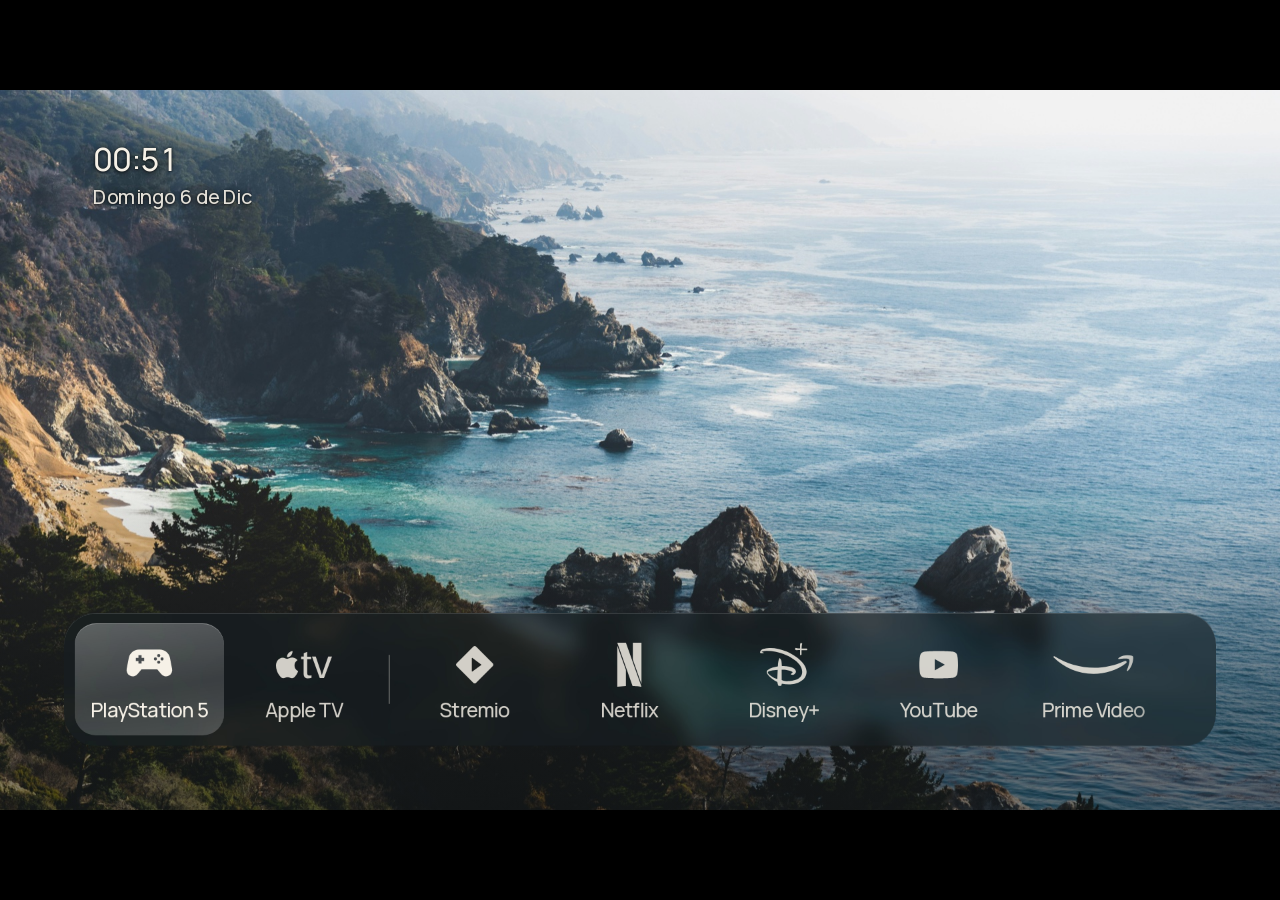
==== commit 467084cf: "Quick menu, Home date and screensaver polish for the Xiaomi TV - Home shows the date under the clock" ====
--- a/app/index.html
+++ b/app/index.html
@@ -91,6 +91,7 @@
 <script src="assets/wallpapers/catalog.js"></script>
 <script src="assets/adaptive-ink.js"></script>
 <script src="assets/font-catalog.js"></script>
+<script src="assets/clock.js"></script>
 <script src="main.js"></script>
 </body>
 </html>
--- a/app/style.css
+++ b/app/style.css
@@ -26,8 +26,8 @@
 .bg{position:absolute;left:0;top:0;width:1920px;height:1080px}
 .photo{position:absolute;left:0;top:0;width:1920px;height:1080px;max-width:none;object-fit:cover;object-position:50% 50%}
 .scrim{position:absolute;left:0;top:560px;width:1920px;height:520px;background:linear-gradient(to bottom,rgba(4,10,12,0),rgba(4,10,12,.42) 70%,rgba(4,10,12,.52))}
-.shade{position:absolute;left:0;top:0;width:1920px;height:300px;background:linear-gradient(to bottom,rgba(4,10,12,.32),rgba(4,10,12,.14) 150px,rgba(4,10,12,0))}
-.tone-light .shade{background:linear-gradient(to bottom,rgba(4,10,12,.42),rgba(4,10,12,.2) 160px,rgba(4,10,12,0))}
+/* No band across the top: only the photos calibrated for it keep a local mist or halo behind the clock (below). */
+.shade{position:absolute;left:0;top:0;width:1920px;height:300px}
 .ut-dim{position:absolute;left:0;top:0;width:1920px;height:1080px;display:none;background:radial-gradient(ellipse 640px 240px at 1620px 104px,rgba(10,8,6,.20),rgba(10,8,6,0));pointer-events:none}
 .tone-light .ut-dim{background:radial-gradient(ellipse 640px 240px at 1620px 104px,rgba(10,8,6,.30),rgba(10,8,6,0))}
 .bg-photo .ut-dim{display:block}
@@ -326,9 +326,10 @@
 .lay-note{position:absolute;left:140px;top:608px;max-width:1040px;font-size:30px;line-height:42px;font-weight:500;color:var(--mute)}
 
 /* B: two-zone Home editor */
-.z-home,.z-other{top:216px}
+.z-home,.z-other{top:252px}
+.at-editor .s-sub{top:204px}
 .z-other{left:1068px}
-.ed-home{position:absolute;left:112px;top:264px;width:880px;height:752px}
+.ed-home{position:absolute;left:112px;top:300px;width:880px;height:744px}
 .er{position:absolute;left:0;top:0;width:880px;height:72px;display:flex;gap:8px;transition:transform var(--t) var(--ease)}
 .er-name{flex:1;min-width:0;display:flex;align-items:center;gap:20px;padding:0 24px 0 16px;border-radius:24px;font-size:34px;font-weight:500;letter-spacing:-.5px;white-space:nowrap;transition:background-color 140ms linear}
 .er-num{width:36px;text-align:right;font-size:28px;color:var(--mute);font-variant-numeric:tabular-nums}
@@ -346,13 +347,14 @@
 .er-rm.is-limit.is-focus{color:var(--solid-warn)}
 .er.is-lifted .er-rm{visibility:hidden}
 .mark-sp{width:56px;height:44px;flex:none}
-.ed-other-view{position:absolute;left:1040px;top:264px;width:768px;height:752px;overflow:hidden}
+.ed-other-view{position:absolute;left:1040px;top:300px;width:768px;height:744px;overflow:hidden}
 .ed-other{position:absolute;left:0;top:0;width:768px;transition:transform var(--t) var(--ease)}
 .eo{position:absolute;left:0;top:0;width:768px;height:72px;display:flex;align-items:center;gap:20px;padding:0 16px 0 24px;border-radius:24px;font-size:34px;font-weight:500;letter-spacing:-.5px;white-space:nowrap;transition:background-color 140ms linear}
 .eo.is-focus{background:var(--plate);box-shadow:var(--plate-edge)}
 .eo-text{min-width:0;overflow:hidden;text-overflow:ellipsis}
 .eo-verb{margin-left:auto;flex:none}
 .eo-verb:empty{display:none}
+.eo-verb .verb{font-size:30px;font-weight:500;letter-spacing:-.3px}
 .eo-sep{position:absolute;left:28px;top:0;height:56px;line-height:60px;font-size:28px;font-weight:600;color:var(--faint);white-space:nowrap}
 .ed-origin{position:absolute;left:96px;top:0;width:6px;height:40px;border-radius:3px;background:var(--faint);opacity:0}
 .ed-origin.is-on{opacity:1}
@@ -360,8 +362,8 @@
 .ed-order-break.is-on{display:flex}
 .ed-order-break::after{content:"";height:1px;flex:1;background:var(--line)}
 .editor-before,.editor-after{left:1408px;width:32px}
-.editor-before{top:264px}
-.editor-after{top:976px}
+.editor-before{top:300px}
+.editor-after{top:1004px}
 
 /* The focused control carries its own persistent retry state. */
 .focus-status{position:absolute;z-index:5;height:28px;display:none;align-items:center;justify-content:center;text-align:center;font-size:22px;line-height:28px;font-weight:600;letter-spacing:-.2px;color:var(--warn);white-space:nowrap;pointer-events:none}
@@ -380,6 +382,9 @@
 .msg-note{position:absolute;left:140px;top:540px;max-width:1200px;font-size:30px;line-height:42px;color:var(--mute)}
 .msg-acts{position:absolute;left:112px;top:660px;display:flex;gap:12px}
 
+/* Date under the clock, in the Home font, both aligned left in either layout. */
+.cap-date{opacity:.82}
+
 @media (prefers-reduced-motion:reduce){
   .stage,.stage *{transition:none!important;animation:none!important}
   .tile .mark,.tile .label,.gt .mark{transform:none!important;animation:none!important}
@@ -394,7 +399,7 @@
 .scene{position:absolute;left:0;top:0;width:1920px;height:1080px;background:var(--ground);overflow:hidden;transform-origin:0 0}
 .at-appearance .scene,.at-wallpaper .scene{z-index:2;transform:translate3d(858px,288px,0) scale(.48);border-radius:32px;pointer-events:none}
 .bg-dark.at-appearance .scene,.bg-light.at-appearance .scene{box-shadow:0 0 0 4px var(--line)}
-.l-list .caption{left:auto;right:140px;top:112px;align-items:flex-end;text-align:right;max-width:880px}
+.l-list .caption{left:auto;right:140px;top:112px;align-items:flex-start;text-align:left;max-width:880px}
 .l-list.at-arrange .caption{top:72px}
 .bg-dark .clock,.bg-light .clock{opacity:.72;text-shadow:none}
 .bg-dark .cap-title,.bg-light .cap-title,.bg-dark .cap-line,.bg-light .cap-line{color:var(--ink);text-shadow:none}
@@ -460,8 +465,7 @@
 .bg-photo.l-list .caption .clock,.bg-photo.l-list .caption .cap-title,.bg-photo.l-list .caption .cap-line{color:var(--tr-ink);text-shadow:var(--tr-shadow)}
 .bg-photo.l-list.has-clock-ink .caption .clock{color:var(--clock-ink);opacity:1;text-shadow:none}
 .bg-photo.l-dock.has-dock-clock-ink .caption .clock{color:var(--dock-clock-ink);opacity:1;text-shadow:none}
-.bg-photo.l-dock.tl-mist .shade{background:radial-gradient(ellipse 560px 200px at 188px 104px,rgba(10,8,6,.24),rgba(10,8,6,.14) 55%,rgba(10,8,6,0)),linear-gradient(to bottom,rgba(4,10,12,.32),rgba(4,10,12,.14) 150px,rgba(4,10,12,0))}
-.bg-photo.l-dock.tone-light.tl-mist .shade{background:radial-gradient(ellipse 560px 200px at 188px 104px,rgba(10,8,6,.24),rgba(10,8,6,.14) 55%,rgba(10,8,6,0)),linear-gradient(to bottom,rgba(4,10,12,.42),rgba(4,10,12,.2) 160px,rgba(4,10,12,0))}
+.bg-photo.l-dock.tl-mist .shade{background:radial-gradient(ellipse 560px 200px at 188px 104px,rgba(10,8,6,.24),rgba(10,8,6,.14) 55%,rgba(10,8,6,0))}
 .quiet-utils{--u-ink:var(--tr-ink);--u-rest:var(--tr-rest);--u-peer:var(--tr-peer);--u-under:var(--tr-under);--u-shadow:var(--tr-shadow)}
 .l-list .quiet-utils{--u-ink:var(--br-ink);--u-rest:var(--br-rest);--u-peer:var(--br-peer);--u-under:var(--br-under);--u-shadow:var(--br-shadow)}
 .quiet-utils .u{color:var(--u-ink);opacity:var(--u-rest);text-shadow:var(--u-shadow)}
@@ -489,10 +493,16 @@
 /* Fixed regional support levels are resolved offline with each photo. */
 .bg-photo.ink-tr-mist-high{--tr-a:.44!important;--tr-b:.28!important}
 .bg-photo.ink-br-mist-high{--br-a:.44!important;--br-b:.28!important}
-.bg-photo.l-dock.ink-tl-mist-high .shade{background:radial-gradient(ellipse 560px 200px at 188px 104px,rgba(10,8,6,.44),rgba(10,8,6,.28) 55%,rgba(10,8,6,0)),linear-gradient(to bottom,rgba(4,10,12,.32),rgba(4,10,12,.14) 150px,rgba(4,10,12,0))!important}
+.bg-photo.l-dock.ink-tl-mist-high .shade{background:radial-gradient(ellipse 560px 200px at 188px 104px,rgba(10,8,6,.44),rgba(10,8,6,.28) 55%,rgba(10,8,6,0))!important}
 .bg-photo.l-dock.ink-tl-dark-halo .shade{display:block!important;background:radial-gradient(ellipse 560px 200px at 188px 104px,rgba(255,252,248,.12),rgba(255,252,248,.06) 55%,rgba(255,252,248,0))!important}
 .bg-photo.ink-tr-dark-halo .ut-tr{display:block;background:radial-gradient(ellipse 900px 260px at 1500px 104px,rgba(255,252,248,.12),rgba(255,252,248,.06) 55%,rgba(255,252,248,0))!important}
 .bg-photo.l-list.ink-br-dark-halo .ut-br{display:block;background:radial-gradient(ellipse 900px 260px at 1560px 878px,rgba(255,252,248,.12),rgba(255,252,248,.06) 55%,rgba(255,252,248,0))!important}
+/* On photos the clock and date are always light and carry their own shadow for contrast, instead of a
+   per-photo ink. The light halos meant for a dark clock would now wash it out, so they go too. */
+.stage.bg-photo .home .caption .clock,.stage.bg-photo .home .caption .cap-date{color:#f6f1e7!important;opacity:1!important;text-shadow:0 0 2px rgba(0,0,0,.55),0 1px 4px rgba(0,0,0,.5),0 0 10px rgba(0,0,0,.45),0 0 22px rgba(0,0,0,.35)!important}
+.stage.bg-photo .home .caption .cap-date{opacity:.9!important}
+/* Nothing darkens or lightens the top right either: this build shows no controls there. */
+.stage.bg-photo.l-dock.ink-tl-dark-halo .shade,.stage.bg-photo .ut-tr{display:none!important}
 .appearance{position:absolute;z-index:3;inset:0;color:var(--ink);pointer-events:none}
 .settings-back{position:absolute;left:124px;top:60px;pointer-events:auto}
 .settings-title{position:absolute;left:140px;top:132px;font-size:56px;line-height:68px;font-weight:500;letter-spacing:-1.6px}
@@ -599,7 +609,7 @@
 .font-custom .home .quiet-utils .u-label{position:relative;top:var(--font-utility-shift)}
 .font-custom.l-list .home .quiet-utils .u-label{top:calc(-1px + var(--font-utility-shift))}
 .font-custom .home .ph-action>span,.font-custom .home .dock-action>span{position:relative;top:var(--font-action-shift)}
-.home .monogram,.home .cap-count,.home .cap-line:not(.full-name),.home .wall-keep,.home .error-chip{font-family:Manrope,Arial,sans-serif}
+.home .monogram,.home .cap-count,.home .cap-line:not(.full-name):not(.cap-date),.home .wall-keep,.home .error-chip{font-family:Manrope,Arial,sans-serif}
 .font-newsreader .home{font-variation-settings:"opsz" 28;font-optical-sizing:none}
 .font-newsreader .home .ph-name{font-variation-settings:"opsz" 72;font-optical-sizing:none}
 .font-newsreader .home .clock{font-variation-settings:"opsz" 48;font-optical-sizing:none}
